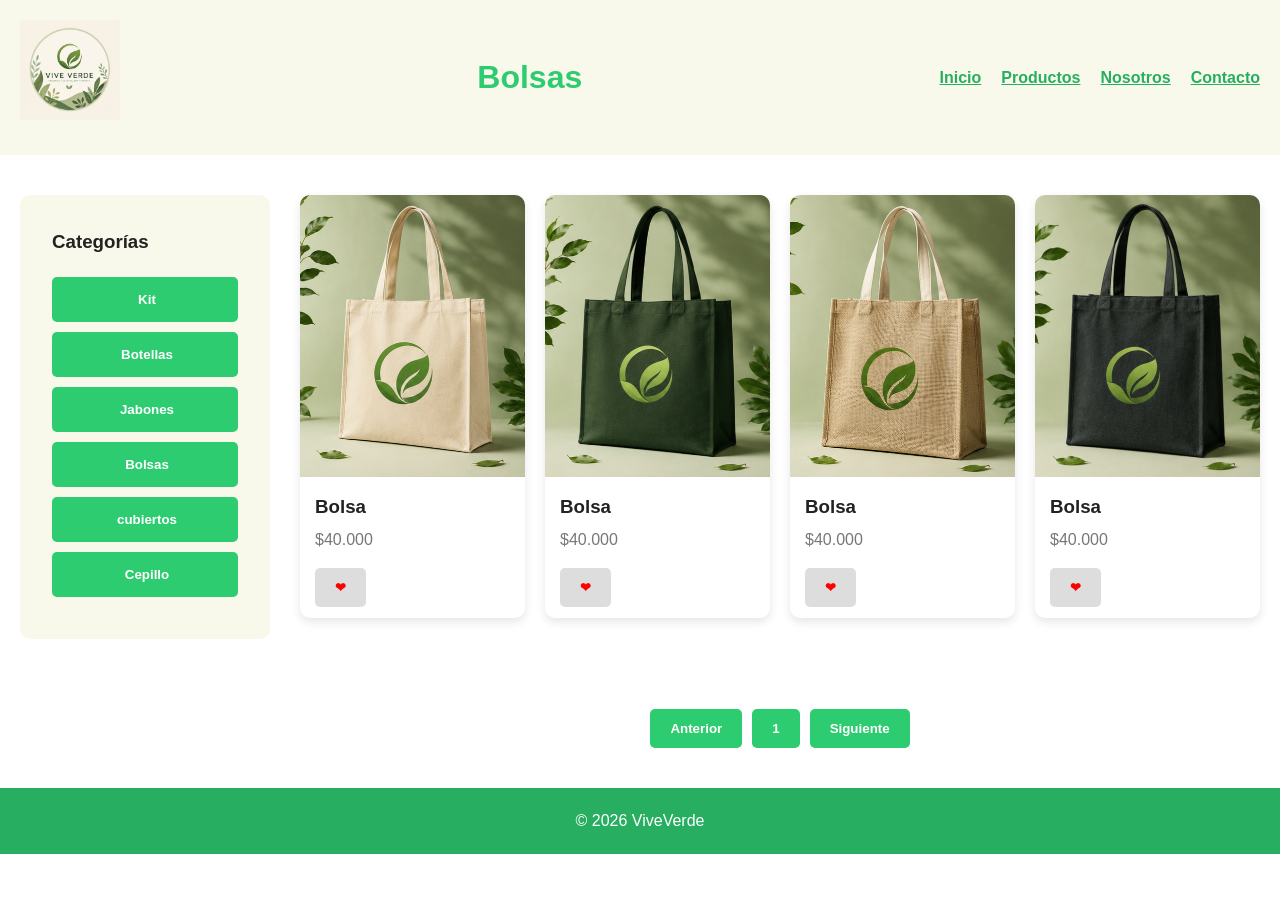
==== proyecto/bolsas.html @ 5780c0f5 "fix: ajustes finales" ====
<!DOCTYPE html>
<html lang="es">

<head>
    <meta charset="UTF-8">
    <meta name="viewport" content="width=device-width, initial-scale=1.0">
    <title>ViveVerde | Bolsas</title>

    <link rel="stylesheet" href="css/animations.css">
    <link rel="stylesheet" href="css/components.css">
    <link rel="stylesheet" href="css/layout.css">
    <link rel="stylesheet" href="css/main.css">

</head>

<body>

    <header class="header">

        <div class="logo">
            <img src="imagenas_para_el_proyecto/logo/logo3.png" alt="">
            
        </div>

        <div>
            <h1 class="a">Bolsas</h1>
        </div>

        <nav class="nav">
            <a href="../index.html">Inicio</a>
            <a href="productos.html">Productos</a>
            <a href="sobre-nosotros.html">Nosotros</a>
            <a href="contacto.html">Contacto</a>
        </nav>

    </header>

    <!-- CATÁLOGO -->

    <main class="contenedor-catalogo">

        <!-- SIDEBAR -->

        <aside class="sidebar">

            <h3>Categorías</h3>

            <ul>
                <a href="/kit.html"><button class="boton-catalogo">Kit</button></a>
                <a href="/botellas.html"><button class="boton-catalogo">Botellas</button></a>
                <a href="/jabones.html"><button class="boton-catalogo">Jabones</button></a>
                <a href="/bolsas.html"><button class="boton-catalogo">Bolsas</button></a>
                <a href="/cubiertos.html"><button class="boton-catalogo">cubiertos</button></a>
                <a href="/cepillos.html"><button class="boton-catalogo">Cepillo</button></a>
                
            </ul>

        </aside>

        <!-- PRODUCTOS -->

        <section class="catalogo">

            
            <div class="grid-catalogo">

                <article class="card-producto">
                    <img src="imagenas_para_el_proyecto/productos/bolsas-ecologicas/image (1).png">
                    <h3>Bolsa</h3>
                    <p>$40.000</p>
                    <button class="favorito">❤</button>
                </article>

                <article class="card-producto">
                    <img src="imagenas_para_el_proyecto/productos/bolsas-ecologicas/image (2).png">
                    <h3>Bolsa</h3>
                    <p>$40.000</p>
                    <button class="favorito">❤</button>
                </article>

                <article class="card-producto">
                    <img src="imagenas_para_el_proyecto/productos/bolsas-ecologicas/image (3).png">
                    <h3>Bolsa</h3>
                    <p>$40.000</p>
                    <button class="favorito">❤</button>
                </article>

                <article class="card-producto">
                    <img src="imagenas_para_el_proyecto/productos/bolsas-ecologicas/image (5).png">
                    <h3>Bolsa</h3>
                    <p>$40.000</p>
                    <button class="favorito">❤</button>
                </article>

                
                
            </div>

            
            </section>

            <!-- PRODUCTOS JUNTOS -->

        <section class="catalogo">

            <div class="grid-catalogo">

               
                </article>
            </div>

            </section>

            <!-- PAGINACIÓN -->

            <div class="paginacion">

                <button>Anterior</button>
                <button>1</button>
                
                <button>Siguiente</button>

            </div>

        </section>

    </main>

    <footer class="footer">

        <p>© 2026 ViveVerde</p>

    </footer>
</body>

</html>
---- proyecto/css/animations.css ----
/* TRANSICIONES */

.card-producto{

    transition:0.3s;

}

.card-producto:hover{

    transform:translateY(-10px);

}

/* BOTONES */

button,
.btn{

    transition:0.3s;

}

button:hover,
.btn:hover{

    background:var(--verde-oscuro);

}

/* LINKS */

.nav a{

    transition:0.3s;

}

.nav a:hover{

    color:black;

}

/* PRINCIPIOS */

.principio{

    transition:0.3s;

}

.principio:hover{

    transform:scale(1.05);

}

/* TESTIMONIOS */

.testimonio{

    transition:0.3s;

}

.testimonio:hover{

    transform:translateY(-10px);

}

/* REDES */

.redes-sociales a{

    transition:0.3s;

}

.redes-sociales a:hover{

    transform:scale(1.2);

}
---- proyecto/css/components.css ----
/* BOTONES */

.btn,
button{

    background:var(--verde);

    color:white;

    border:none;

    padding:12px 20px;

    border-radius:5px;

    cursor:pointer;

    font-weight:bold;

}

/* CARDS */

.card-producto{

    background:white;

    border-radius:10px;

    overflow:hidden;

    box-shadow:0 4px 10px rgba(0,0,0,0.1);

    padding-bottom:20px;

}

.card-producto img{

    height: 70%;
    object-fit:cover;

}

.card-producto h3{

    padding:15px 15px 5px;

}

.card-producto p{

    padding:0 15px 15px;

    color:var(--gris);

}

.card-producto button{

    margin-left:15px;

}
 
/* FAVORITOS */

.favorito{

    background:#ddd;
    color:rgb(255, 0, 0);

}

.favorito:active{

    background:rgb(248, 153, 153);
    color:rgb(224, 126, 126);

}

/* PRINCIPIOS */

.principio{

    text-align:center;

    background:var(--beige);

    padding:30px;

    border-radius:10px;

}

.principio img{

    width:80px;
    margin:auto auto 20px;

}

/* TESTIMONIOS */

.testimonio{

    min-width:300px;

    background:white;

    border-radius:10px;

    padding:20px;

    box-shadow:0 4px 10px rgba(0,0,0,0.1);

    text-align:center;

}

.testimonio img{

    width:80px;
    height:80px;

    border-radius:50%;

    object-fit:cover;

    margin:auto auto 20px;

}

/* FORMULARIO */

.formulario input,
.formulario textarea{

    width:100%;

    padding:15px;

    border:2px solid #ccc;

    border-radius:5px;

    outline:none;

}

/* VALIDACIÓN */

.formulario input:valid,
.formulario textarea:valid{

    border:2px solid green;

}

.formulario input:invalid,
.formulario textarea:invalid{

    border:2px solid red;

}

.formulario textarea{

    min-height:150px;
    resize:none;

}

/* REDES */

.redes-sociales a{

    background:var(--verde);

    color:white;

    padding:10px 20px;

    border-radius:5px;

}
---- proyecto/css/layout.css ----
/* HEADER */

.header{

    display:flex;
    justify-content:space-between;
    align-items:center;
    
    padding:20px;

    background:var(--beige);

    flex-wrap:wrap;

}



.logo{

    font-size:10rem;
    font-weight:bold;
    color:var(--verde-oscuro);
    width: 100PX;
    height: 100px;
    border-radius: 10px;
    margin-bottom: 15px;
}



.nav{

    display:flex;
    gap:20px;

}

.nav a{

    color:var(--verde-oscuro);
    font-weight:bold;

}

.acciones{

    display:flex;
    gap:15px;

}

/* HERO */

.hero{

    height:90vh;

    background-image: url(/imagenas_para_el_proyecto/fondo/fondo3.png);

    background-size:cover;
    background-position:center;

    display:flex;
    justify-content:center;
    align-items:center;

    text-align:center;

    color:white;

    padding:20px;

}

.hero-catalogo{

    height:90vh;

    background-image: url(/imagenas_para_el_proyecto/fondo/fondo\ 1.png);

    background-size:cover;
    background-position:center;

    display:flex;
    justify-content:center;
    align-items:center;

    text-align:center;

    color:white;

    padding:20px;

}
.hero-contenido{

    background:rgba(0,0,0,0.4);
    padding:40px;
    border-radius:10px;

}

.hero h1{

    font-size:3rem;
    margin-bottom:20px;

}

.hero p{

    margin-bottom:20px;

}

.imagen-fondo{
    
    width: 900px;
    height: 1000px;
}



/* PRODUCTOS */

.productos-destacados{

    padding:60px 20px;

}

.productos-destacados h2{

    text-align:center;
    margin-bottom:40px;

}

.grid-productos{

    display:grid;

    grid-template-columns:repeat(auto-fit,minmax(250px,1fr));

    gap:30px;

}

/* FOOTER */

.footer{

    background:var(--verde-oscuro);
    color:white;

    text-align:center;

    padding:20px;

}

/* CATÁLOGO */

.contenedor-catalogo{

    display:grid;
    grid-template-columns:250px 1fr;

    gap:30px;

    padding:40px 20px;

    background-image: url(/imagenas_para_el_proyecto/fondo/fondo\ 1.png);

    background-size:cover;
    background-position:center;

}

.sidebar{

    background:var(--beige);
    padding:2rem;
    border-radius:10px;
    
    position:sticky;

    height:max-content;

}

.sidebar h3{

    margin-bottom:20px;
    
}

.sidebar ul a{
    display: flex;
    flex-direction: column;
    margin-bottom:10px;
    text-decoration: none;
}

.boton-catalogo{
    padding: 15px;
    padding-left: 19px;
    
}

.catalogo{

    width:100%;


}



.grid-catalogo{

    display:grid;

    grid-template-columns:repeat(4,1fr);

    gap:20px;


}

/* PAGINACIÓN */

.paginacion{

    display:flex;
    justify-content:center;
    gap:10px;

    margin-top:40px;

}

/* HISTORIA */

.historia{

    display:flex;
    align-items:center;
    gap:40px;

    padding:60px 20px;

}

.historia img{

    width:50%;
    border-radius:10px;

}

/* PRINCIPIOS */

.principios{

    display:grid;

    grid-template-columns:repeat(auto-fit,minmax(250px,1fr));

    gap:30px;

    padding:60px 20px;

}

/* TESTIMONIOS */

.testimonios{

    display:flex;

    gap:20px;

    overflow-x:auto;

    padding:40px 20px;

}

/* CONTACTO */

.contacto{

    padding:60px 20px;
    background-image: url(/imagenas_para_el_proyecto/fondo/fondo\ 1.png);

    background-size:cover;
    

}

.contacto h2{

    text-align:center;
    margin-bottom:30px;

}

.formulario{

    max-width:600px;
    margin:auto;

    display:flex;
    flex-direction:column;

    gap:20px;

}

/* MAPA */

.mapa{

    
    display: flex;
    align-items: center;
    justify-content: center;
    padding: 50px;
    

}
.mapa img{
    width: 300px;
    height: 150px;
    
}

/* REDES */

.redes-sociales{

    display:flex;
    justify-content:center;
    gap:20px;

    padding:40px;
    padding-left: 50%;
    
    width: 10%;
    text-align: center;
    
}

/* RESPONSIVE */

@media(max-width:992px){

    .grid-catalogo{

        grid-template-columns:repeat(2,1fr);

    }

}

@media(max-width:768px){

    .header{

        flex-direction:column;
        gap:20px;

    }

    .historia{

        flex-direction:column;

    }

    .historia img{

        width:100%;

    }

    .contenedor-catalogo{

        grid-template-columns:1fr;

    }

}

@media(max-width:480px){

    .nav{

        flex-direction:column;
        text-align:center;

    }

    .hero h1{

        font-size:2rem;

    }

    .grid-catalogo{

        grid-template-columns:1fr;

    }

}
---- proyecto/css/main.css ----
/* RESET */

*{
  margin:0;
  padding:0;
  box-sizing:border-box;
}

/* VARIABLES */

:root{

  --verde:#2ecc71;
  --verde-oscuro:#27ae60;
  --beige:#f5f5dc91;
  --blanco:#ffffff;
  --negro:#222222;
  --gris:#777777;

}

/* TIPOGRAFÍA */

body{

  font-family:Arial, Helvetica, sans-serif;
  background:var(--blanco);
  color:var(--negro);
  line-height:1.6;


}

img{

  width:100%;
  display:block;
  

}

.a{

  text-decoration:none;
  color: var(--verde);

}

ul{

  list-style:none;
  

}
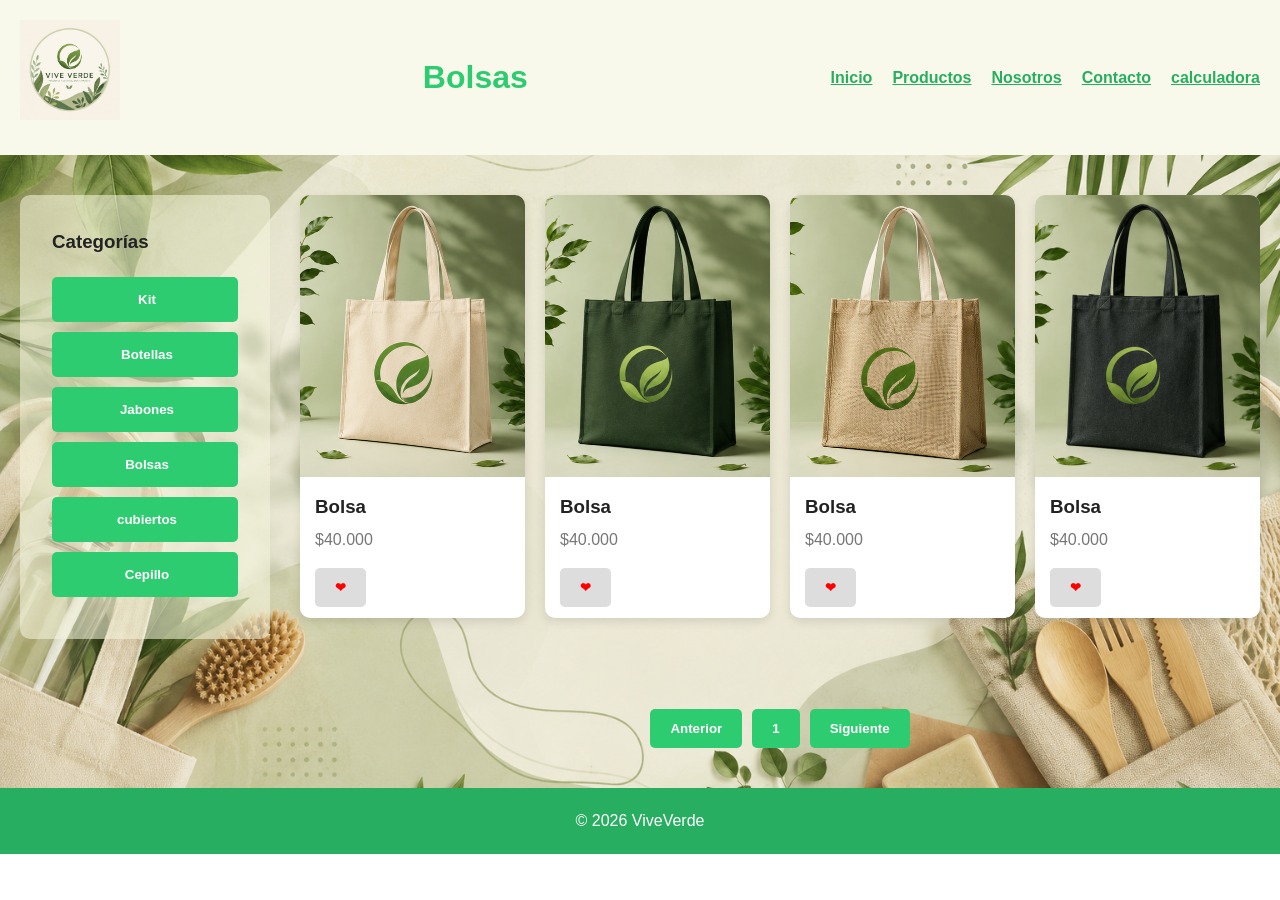
==== commit 3c395190: "examen" ====
--- a/proyecto/bolsas.html
+++ b/proyecto/bolsas.html
@@ -27,10 +27,11 @@
         </div>
 
         <nav class="nav">
-            <a href="../index.html">Inicio</a>
+            <a href="index.html">Inicio</a>
             <a href="productos.html">Productos</a>
             <a href="sobre-nosotros.html">Nosotros</a>
             <a href="contacto.html">Contacto</a>
+            <a href="calculadora.html">calculadora</a>
         </nav>
 
     </header>
@@ -46,12 +47,12 @@
             <h3>Categorías</h3>
 
             <ul>
-                <a href="/kit.html"><button class="boton-catalogo">Kit</button></a>
-                <a href="/botellas.html"><button class="boton-catalogo">Botellas</button></a>
-                <a href="/jabones.html"><button class="boton-catalogo">Jabones</button></a>
-                <a href="/bolsas.html"><button class="boton-catalogo">Bolsas</button></a>
-                <a href="/cubiertos.html"><button class="boton-catalogo">cubiertos</button></a>
-                <a href="/cepillos.html"><button class="boton-catalogo">Cepillo</button></a>
+                <a href="/proyecto/kit.html"><button class="boton-catalogo">Kit</button></a>
+                <a href="/proyecto/botellas.html"><button class="boton-catalogo">Botellas</button></a>
+                <a href="/proyecto/jabones.html"><button class="boton-catalogo">Jabones</button></a>
+                <a href="/proyecto/bolsas.html"><button class="boton-catalogo">Bolsas</button></a>
+                <a href="/proyecto/cubiertos.html"><button class="boton-catalogo">cubiertos</button></a>
+                <a href="/proyecto/cepillos.html"><button class="boton-catalogo">Cepillo</button></a>
                 
             </ul>
 
--- a/proyecto/css/layout.css
+++ b/proyecto/css/layout.css
@@ -56,7 +56,7 @@
 
     height:90vh;
 
-    background-image: url(/imagenas_para_el_proyecto/fondo/fondo3.png);
+    background-image: url(/proyecto/imagenas_para_el_proyecto/fondo/fondo2.png);
 
     background-size:cover;
     background-position:center;
@@ -77,7 +77,7 @@
 
     height:90vh;
 
-    background-image: url(/imagenas_para_el_proyecto/fondo/fondo\ 1.png);
+    background-image: url(../imagenas_para_el_proyecto/fondo/fondo1.png);
 
     background-size:cover;
     background-position:center;
@@ -171,7 +171,7 @@
 
     padding:40px 20px;
 
-    background-image: url(/imagenas_para_el_proyecto/fondo/fondo\ 1.png);
+    background-image: url(../imagenas_para_el_proyecto/fondo/fondo1.png);
 
     background-size:cover;
     background-position:center;
@@ -293,7 +293,7 @@
 .contacto{
 
     padding:60px 20px;
-    background-image: url(/imagenas_para_el_proyecto/fondo/fondo\ 1.png);
+    background-image: url(../imagenas_para_el_proyecto/fondo/fondo1.png);
 
     background-size:cover;
     
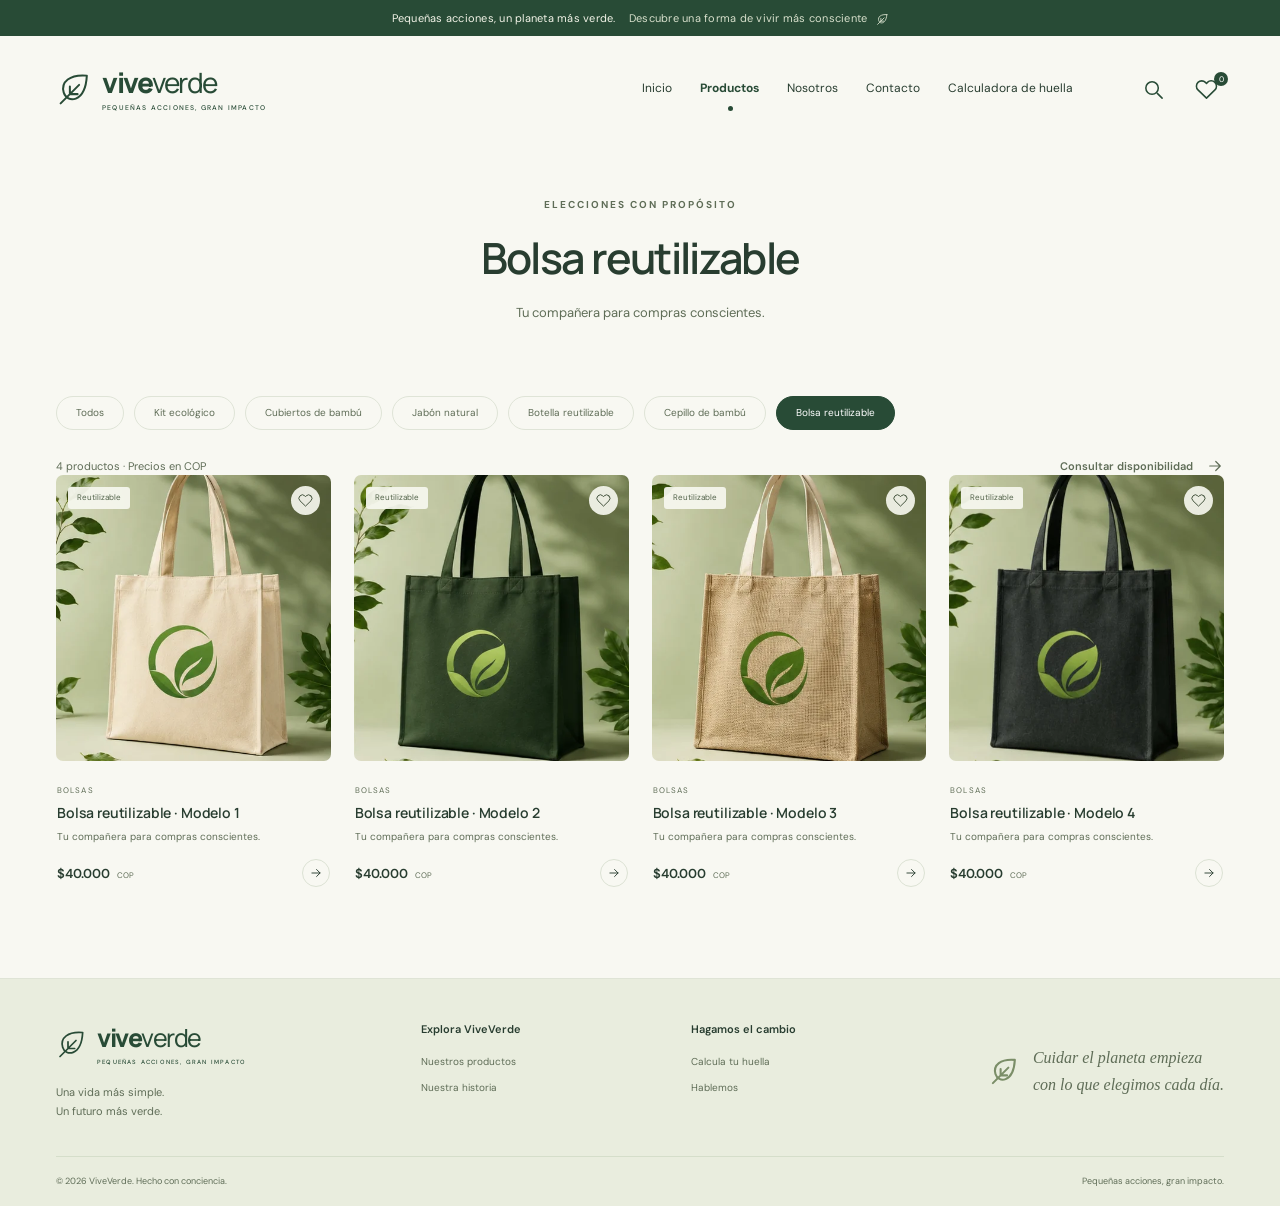
==== commit 25d8737b: "feat: rediseña ViveVerde con catálogo filtrable, favoritos, cálculo de emisiones e imágenes optimiza" ====
--- a/proyecto/bolsas.html
+++ b/proyecto/bolsas.html
@@ -1,137 +1,504 @@
-<!DOCTYPE html>
+<!doctype html>
 <html lang="es">
-
-<head>
-    <meta charset="UTF-8">
-    <meta name="viewport" content="width=device-width, initial-scale=1.0">
-    <title>ViveVerde | Bolsas</title>
-
-    <link rel="stylesheet" href="css/animations.css">
-    <link rel="stylesheet" href="css/components.css">
-    <link rel="stylesheet" href="css/layout.css">
-    <link rel="stylesheet" href="css/main.css">
-
-</head>
-
-<body>
-
-    <header class="header">
-
-        <div class="logo">
-            <img src="imagenas_para_el_proyecto/logo/logo3.png" alt="">
-            
-        </div>
-
+  <head>
+    <meta charset="UTF-8" />
+    <meta name="viewport" content="width=device-width, initial-scale=1.0" />
+    <meta
+      name="description"
+      content="ViveVerde: productos ecológicos y reutilizables para hacer de cada día una elección más consciente."
+    />
+    <meta name="theme-color" content="#284b36" />
+    <title>ViveVerde | Bolsa reutilizable</title>
+    <link rel="icon" href="assets/favicon.svg" type="image/svg+xml" />
+    <link rel="stylesheet" href="css/main.css" />
+    <script src="js/main.js" defer></script>
+  </head>
+  <body>
+    <a class="skip-link" href="#contenido">Saltar al contenido</a>
+    <div class="announcement" role="region" aria-label="Nuestro propósito">
+      Pequeñas acciones, un planeta más verde.
+      <span
+        >Descubre una forma de vivir más consciente
+        <svg
+          viewBox="0 0 24 24"
+          fill="none"
+          stroke="currentColor"
+          stroke-width="1.6"
+          stroke-linecap="round"
+          stroke-linejoin="round"
+          aria-hidden="true"
+        >
+          <path d="M20 3C9 2 3 7 5 14c2 7 14 7 15-11Z" />
+          <path d="M3 21 15 9M9 15v-5m0 5h5" /></svg
+      ></span>
+    </div>
+    <header class="header shell">
+      <a class="brand" href="index.html" aria-label="ViveVerde, inicio"
+        ><svg
+          viewBox="0 0 24 24"
+          fill="none"
+          stroke="currentColor"
+          stroke-width="1.6"
+          stroke-linecap="round"
+          stroke-linejoin="round"
+          aria-hidden="true"
+        >
+          <path d="M20 3C9 2 3 7 5 14c2 7 14 7 15-11Z" />
+          <path d="M3 21 15 9M9 15v-5m0 5h5" /></svg
+        ><span
+          >vive<span class="brand-light">verde</span
+          ><small>PEQUEÑAS ACCIONES, GRAN IMPACTO</small></span
+        ></a
+      >
+      <nav class="nav" id="navigation" aria-label="Navegación principal">
+        <a href="index.html">Inicio</a
+        ><a href="productos.html" aria-current="page">Productos</a
+        ><a href="sobre-nosotros.html">Nosotros</a
+        ><a href="contacto.html">Contacto</a
+        ><a href="calculadora.html">Calculadora de huella</a>
+      </nav>
+      <div class="header-actions">
+        <button
+          class="icon-button"
+          id="search-open"
+          aria-label="Buscar productos"
+        >
+          <svg
+            viewBox="0 0 24 24"
+            fill="none"
+            stroke="currentColor"
+            stroke-width="1.6"
+            stroke-linecap="round"
+            stroke-linejoin="round"
+            aria-hidden="true"
+          >
+            <circle cx="10.5" cy="10.5" r="6.5" />
+            <path d="m16 16 5 5" />
+          </svg></button
+        ><a
+          class="icon-button saved-link"
+          href="productos.html?favoritos=1"
+          aria-label="Ver favoritos"
+          ><svg
+            viewBox="0 0 24 24"
+            fill="none"
+            stroke="currentColor"
+            stroke-width="1.6"
+            stroke-linecap="round"
+            stroke-linejoin="round"
+            aria-hidden="true"
+          >
+            <path
+              d="M20.8 4.6a5.5 5.5 0 0 0-7.8 0L12 5.7l-1.1-1.1a5.5 5.5 0 0 0-7.8 7.8L12 21l8.8-8.6a5.5 5.5 0 0 0 0-7.8Z"
+            /></svg
+          ><span id="favorite-count">0</span></a
+        ><button
+          class="icon-button menu-button"
+          aria-label="Abrir menú"
+          aria-expanded="false"
+          aria-controls="navigation"
+        >
+          <svg
+            viewBox="0 0 24 24"
+            fill="none"
+            stroke="currentColor"
+            stroke-width="1.6"
+            stroke-linecap="round"
+            stroke-linejoin="round"
+            aria-hidden="true"
+          >
+            <path d="M4 6h16M4 12h16M4 18h16" />
+          </svg>
+        </button>
+      </div>
+    </header>
+    <main id="contenido">
+      <div class="page-intro shell">
+        <span class="eyebrow">ELECCIONES CON PROPÓSITO</span>
+        <h1>Bolsa reutilizable</h1>
+        <p>Tu compañera para compras conscientes.</p>
+      </div>
+      <section class="shell catalog-section">
+        <nav class="category-tabs" aria-label="Categorías">
+          <a href="productos.html" class="category-tab">Todos</a
+          ><a class="category-tab" href="kit.html">Kit ecológico</a
+          ><a class="category-tab" href="cubiertos.html">Cubiertos de bambú</a
+          ><a class="category-tab" href="jabones.html">Jabón natural</a
+          ><a class="category-tab" href="botellas.html">Botella reutilizable</a
+          ><a class="category-tab" href="cepillos.html">Cepillo de bambú</a
+          ><a class="category-tab" href="bolsas.html" aria-current="page"
+            >Bolsa reutilizable</a
+          >
+        </nav>
+        <div class="catalog-toolbar">
+          <p>4 productos · Precios en COP</p>
+          <a class="text-link" href="contacto.html"
+            >Consultar disponibilidad
+            <svg
+              viewBox="0 0 24 24"
+              fill="none"
+              stroke="currentColor"
+              stroke-width="1.6"
+              stroke-linecap="round"
+              stroke-linejoin="round"
+              aria-hidden="true"
+            >
+              <path d="M5 12h14m-6-6 6 6-6 6" /></svg
+          ></a>
+        </div>
+        <div class="product-grid">
+          <article
+            class="product-card"
+            data-category="Bolsas"
+            data-search="bolsa reutilizable · modelo 1 bolsas tu compañera para compras conscientes."
+            data-product-id="bolsas-0"
+          >
+            <div class="product-photo">
+              <a
+                href="bolsas.html"
+                aria-label="Explorar Bolsa reutilizable · Modelo 1"
+                ><img
+                  src="assets/productos/bolsas-ecologicas/image (1).webp"
+                  alt="Bolsa reutilizable · Modelo 1"
+                  loading="lazy"
+                  width="600"
+                  height="600" /></a
+              ><span class="product-badge">Reutilizable</span
+              ><button
+                class="favorite-button"
+                data-favorite="bolsas-0"
+                aria-label="Guardar Bolsa reutilizable · Modelo 1 en favoritos"
+                aria-pressed="false"
+              >
+                <svg
+                  viewBox="0 0 24 24"
+                  fill="none"
+                  stroke="currentColor"
+                  stroke-width="1.6"
+                  stroke-linecap="round"
+                  stroke-linejoin="round"
+                  aria-hidden="true"
+                >
+                  <path
+                    d="M20.8 4.6a5.5 5.5 0 0 0-7.8 0L12 5.7l-1.1-1.1a5.5 5.5 0 0 0-7.8 7.8L12 21l8.8-8.6a5.5 5.5 0 0 0 0-7.8Z"
+                  />
+                </svg>
+              </button>
+            </div>
+            <div class="product-info">
+              <span class="product-category">Bolsas</span>
+              <h3><a href="bolsas.html">Bolsa reutilizable · Modelo 1</a></h3>
+              <p>Tu compañera para compras conscientes.</p>
+              <div class="product-bottom">
+                <span>$40.000 <small>COP</small></span
+                ><a
+                  href="bolsas.html"
+                  class="product-arrow"
+                  aria-label="Ver Bolsa reutilizable · Modelo 1"
+                  ><svg
+                    viewBox="0 0 24 24"
+                    fill="none"
+                    stroke="currentColor"
+                    stroke-width="1.6"
+                    stroke-linecap="round"
+                    stroke-linejoin="round"
+                    aria-hidden="true"
+                  >
+                    <path d="M5 12h14m-6-6 6 6-6 6" /></svg
+                ></a>
+              </div>
+            </div>
+          </article>
+          <article
+            class="product-card"
+            data-category="Bolsas"
+            data-search="bolsa reutilizable · modelo 2 bolsas tu compañera para compras conscientes."
+            data-product-id="bolsas-1"
+          >
+            <div class="product-photo">
+              <a
+                href="bolsas.html"
+                aria-label="Explorar Bolsa reutilizable · Modelo 2"
+                ><img
+                  src="assets/productos/bolsas-ecologicas/image (2).webp"
+                  alt="Bolsa reutilizable · Modelo 2"
+                  loading="lazy"
+                  width="600"
+                  height="600" /></a
+              ><span class="product-badge">Reutilizable</span
+              ><button
+                class="favorite-button"
+                data-favorite="bolsas-1"
+                aria-label="Guardar Bolsa reutilizable · Modelo 2 en favoritos"
+                aria-pressed="false"
+              >
+                <svg
+                  viewBox="0 0 24 24"
+                  fill="none"
+                  stroke="currentColor"
+                  stroke-width="1.6"
+                  stroke-linecap="round"
+                  stroke-linejoin="round"
+                  aria-hidden="true"
+                >
+                  <path
+                    d="M20.8 4.6a5.5 5.5 0 0 0-7.8 0L12 5.7l-1.1-1.1a5.5 5.5 0 0 0-7.8 7.8L12 21l8.8-8.6a5.5 5.5 0 0 0 0-7.8Z"
+                  />
+                </svg>
+              </button>
+            </div>
+            <div class="product-info">
+              <span class="product-category">Bolsas</span>
+              <h3><a href="bolsas.html">Bolsa reutilizable · Modelo 2</a></h3>
+              <p>Tu compañera para compras conscientes.</p>
+              <div class="product-bottom">
+                <span>$40.000 <small>COP</small></span
+                ><a
+                  href="bolsas.html"
+                  class="product-arrow"
+                  aria-label="Ver Bolsa reutilizable · Modelo 2"
+                  ><svg
+                    viewBox="0 0 24 24"
+                    fill="none"
+                    stroke="currentColor"
+                    stroke-width="1.6"
+                    stroke-linecap="round"
+                    stroke-linejoin="round"
+                    aria-hidden="true"
+                  >
+                    <path d="M5 12h14m-6-6 6 6-6 6" /></svg
+                ></a>
+              </div>
+            </div>
+          </article>
+          <article
+            class="product-card"
+            data-category="Bolsas"
+            data-search="bolsa reutilizable · modelo 3 bolsas tu compañera para compras conscientes."
+            data-product-id="bolsas-2"
+          >
+            <div class="product-photo">
+              <a
+                href="bolsas.html"
+                aria-label="Explorar Bolsa reutilizable · Modelo 3"
+                ><img
+                  src="assets/productos/bolsas-ecologicas/image (3).webp"
+                  alt="Bolsa reutilizable · Modelo 3"
+                  loading="lazy"
+                  width="600"
+                  height="600" /></a
+              ><span class="product-badge">Reutilizable</span
+              ><button
+                class="favorite-button"
+                data-favorite="bolsas-2"
+                aria-label="Guardar Bolsa reutilizable · Modelo 3 en favoritos"
+                aria-pressed="false"
+              >
+                <svg
+                  viewBox="0 0 24 24"
+                  fill="none"
+                  stroke="currentColor"
+                  stroke-width="1.6"
+                  stroke-linecap="round"
+                  stroke-linejoin="round"
+                  aria-hidden="true"
+                >
+                  <path
+                    d="M20.8 4.6a5.5 5.5 0 0 0-7.8 0L12 5.7l-1.1-1.1a5.5 5.5 0 0 0-7.8 7.8L12 21l8.8-8.6a5.5 5.5 0 0 0 0-7.8Z"
+                  />
+                </svg>
+              </button>
+            </div>
+            <div class="product-info">
+              <span class="product-category">Bolsas</span>
+              <h3><a href="bolsas.html">Bolsa reutilizable · Modelo 3</a></h3>
+              <p>Tu compañera para compras conscientes.</p>
+              <div class="product-bottom">
+                <span>$40.000 <small>COP</small></span
+                ><a
+                  href="bolsas.html"
+                  class="product-arrow"
+                  aria-label="Ver Bolsa reutilizable · Modelo 3"
+                  ><svg
+                    viewBox="0 0 24 24"
+                    fill="none"
+                    stroke="currentColor"
+                    stroke-width="1.6"
+                    stroke-linecap="round"
+                    stroke-linejoin="round"
+                    aria-hidden="true"
+                  >
+                    <path d="M5 12h14m-6-6 6 6-6 6" /></svg
+                ></a>
+              </div>
+            </div>
+          </article>
+          <article
+            class="product-card"
+            data-category="Bolsas"
+            data-search="bolsa reutilizable · modelo 4 bolsas tu compañera para compras conscientes."
+            data-product-id="bolsas-3"
+          >
+            <div class="product-photo">
+              <a
+                href="bolsas.html"
+                aria-label="Explorar Bolsa reutilizable · Modelo 4"
+                ><img
+                  src="assets/productos/bolsas-ecologicas/image (5).webp"
+                  alt="Bolsa reutilizable · Modelo 4"
+                  loading="lazy"
+                  width="600"
+                  height="600" /></a
+              ><span class="product-badge">Reutilizable</span
+              ><button
+                class="favorite-button"
+                data-favorite="bolsas-3"
+                aria-label="Guardar Bolsa reutilizable · Modelo 4 en favoritos"
+                aria-pressed="false"
+              >
+                <svg
+                  viewBox="0 0 24 24"
+                  fill="none"
+                  stroke="currentColor"
+                  stroke-width="1.6"
+                  stroke-linecap="round"
+                  stroke-linejoin="round"
+                  aria-hidden="true"
+                >
+                  <path
+                    d="M20.8 4.6a5.5 5.5 0 0 0-7.8 0L12 5.7l-1.1-1.1a5.5 5.5 0 0 0-7.8 7.8L12 21l8.8-8.6a5.5 5.5 0 0 0 0-7.8Z"
+                  />
+                </svg>
+              </button>
+            </div>
+            <div class="product-info">
+              <span class="product-category">Bolsas</span>
+              <h3><a href="bolsas.html">Bolsa reutilizable · Modelo 4</a></h3>
+              <p>Tu compañera para compras conscientes.</p>
+              <div class="product-bottom">
+                <span>$40.000 <small>COP</small></span
+                ><a
+                  href="bolsas.html"
+                  class="product-arrow"
+                  aria-label="Ver Bolsa reutilizable · Modelo 4"
+                  ><svg
+                    viewBox="0 0 24 24"
+                    fill="none"
+                    stroke="currentColor"
+                    stroke-width="1.6"
+                    stroke-linecap="round"
+                    stroke-linejoin="round"
+                    aria-hidden="true"
+                  >
+                    <path d="M5 12h14m-6-6 6 6-6 6" /></svg
+                ></a>
+              </div>
+            </div>
+          </article>
+        </div>
+      </section>
+    </main>
+    <footer class="footer">
+      <div class="shell footer-top">
         <div>
-            <h1 class="a">Bolsas</h1>
-        </div>
-
-        <nav class="nav">
-            <a href="index.html">Inicio</a>
-            <a href="productos.html">Productos</a>
-            <a href="sobre-nosotros.html">Nosotros</a>
-            <a href="contacto.html">Contacto</a>
-            <a href="calculadora.html">calculadora</a>
-        </nav>
-
-    </header>
-
-    <!-- CATÁLOGO -->
-
-    <main class="contenedor-catalogo">
-
-        <!-- SIDEBAR -->
-
-        <aside class="sidebar">
-
-            <h3>Categorías</h3>
-
-            <ul>
-                <a href="/proyecto/kit.html"><button class="boton-catalogo">Kit</button></a>
-                <a href="/proyecto/botellas.html"><button class="boton-catalogo">Botellas</button></a>
-                <a href="/proyecto/jabones.html"><button class="boton-catalogo">Jabones</button></a>
-                <a href="/proyecto/bolsas.html"><button class="boton-catalogo">Bolsas</button></a>
-                <a href="/proyecto/cubiertos.html"><button class="boton-catalogo">cubiertos</button></a>
-                <a href="/proyecto/cepillos.html"><button class="boton-catalogo">Cepillo</button></a>
-                
-            </ul>
-
-        </aside>
-
-        <!-- PRODUCTOS -->
-
-        <section class="catalogo">
-
-            
-            <div class="grid-catalogo">
-
-                <article class="card-producto">
-                    <img src="imagenas_para_el_proyecto/productos/bolsas-ecologicas/image (1).png">
-                    <h3>Bolsa</h3>
-                    <p>$40.000</p>
-                    <button class="favorito">❤</button>
-                </article>
-
-                <article class="card-producto">
-                    <img src="imagenas_para_el_proyecto/productos/bolsas-ecologicas/image (2).png">
-                    <h3>Bolsa</h3>
-                    <p>$40.000</p>
-                    <button class="favorito">❤</button>
-                </article>
-
-                <article class="card-producto">
-                    <img src="imagenas_para_el_proyecto/productos/bolsas-ecologicas/image (3).png">
-                    <h3>Bolsa</h3>
-                    <p>$40.000</p>
-                    <button class="favorito">❤</button>
-                </article>
-
-                <article class="card-producto">
-                    <img src="imagenas_para_el_proyecto/productos/bolsas-ecologicas/image (5).png">
-                    <h3>Bolsa</h3>
-                    <p>$40.000</p>
-                    <button class="favorito">❤</button>
-                </article>
-
-                
-                
-            </div>
-
-            
-            </section>
-
-            <!-- PRODUCTOS JUNTOS -->
-
-        <section class="catalogo">
-
-            <div class="grid-catalogo">
-
-               
-                </article>
-            </div>
-
-            </section>
-
-            <!-- PAGINACIÓN -->
-
-            <div class="paginacion">
-
-                <button>Anterior</button>
-                <button>1</button>
-                
-                <button>Siguiente</button>
-
-            </div>
-
-        </section>
-
-    </main>
-
-    <footer class="footer">
-
-        <p>© 2026 ViveVerde</p>
-
+          <a class="brand" href="index.html" aria-label="ViveVerde, inicio"
+            ><svg
+              viewBox="0 0 24 24"
+              fill="none"
+              stroke="currentColor"
+              stroke-width="1.6"
+              stroke-linecap="round"
+              stroke-linejoin="round"
+              aria-hidden="true"
+            >
+              <path d="M20 3C9 2 3 7 5 14c2 7 14 7 15-11Z" />
+              <path d="M3 21 15 9M9 15v-5m0 5h5" /></svg
+            ><span
+              >vive<span class="brand-light">verde</span
+              ><small>PEQUEÑAS ACCIONES, GRAN IMPACTO</small></span
+            ></a
+          >
+          <p>Una vida más simple.<br />Un futuro más verde.</p>
+        </div>
+        <div>
+          <h3>Explora ViveVerde</h3>
+          <a href="productos.html">Nuestros productos</a
+          ><a href="sobre-nosotros.html">Nuestra historia</a>
+        </div>
+        <div>
+          <h3>Hagamos el cambio</h3>
+          <a href="calculadora.html">Calcula tu huella</a
+          ><a href="contacto.html">Hablemos</a>
+        </div>
+        <div class="footer-note">
+          <svg
+            viewBox="0 0 24 24"
+            fill="none"
+            stroke="currentColor"
+            stroke-width="1.6"
+            stroke-linecap="round"
+            stroke-linejoin="round"
+            aria-hidden="true"
+          >
+            <path d="M20 3C9 2 3 7 5 14c2 7 14 7 15-11Z" />
+            <path d="M3 21 15 9M9 15v-5m0 5h5" />
+          </svg>
+          <p>Cuidar el planeta empieza<br />con lo que elegimos cada día.</p>
+        </div>
+      </div>
+      <div class="shell footer-bottom">
+        <span>© 2026 ViveVerde. Hecho con conciencia.</span
+        ><span>Pequeñas acciones, gran impacto.</span>
+      </div>
     </footer>
-</body>
-
-</html>+    <dialog id="search-dialog" aria-labelledby="search-title">
+      <div class="dialog-heading">
+        <h2 id="search-title">Encuentra tu próximo cambio</h2>
+        <button
+          class="icon-button"
+          id="search-close"
+          aria-label="Cerrar búsqueda"
+        >
+          <svg
+            viewBox="0 0 24 24"
+            fill="none"
+            stroke="currentColor"
+            stroke-width="1.6"
+            stroke-linecap="round"
+            stroke-linejoin="round"
+            aria-hidden="true"
+          >
+            <path d="m6 6 12 12M6 18 18 6" />
+          </svg>
+        </button>
+      </div>
+      <form action="productos.html" class="search-form">
+        <label for="search-input">¿Qué estás buscando?</label>
+        <div>
+          <input
+            type="search"
+            id="search-input"
+            name="q"
+            placeholder="Prueba con bambú, jabón, botella…"
+            required
+          /><button class="btn" type="submit">
+            Buscar
+            <svg
+              viewBox="0 0 24 24"
+              fill="none"
+              stroke="currentColor"
+              stroke-width="1.6"
+              stroke-linecap="round"
+              stroke-linejoin="round"
+              aria-hidden="true"
+            >
+              <circle cx="10.5" cy="10.5" r="6.5" />
+              <path d="m16 16 5 5" />
+            </svg>
+          </button>
+        </div>
+      </form>
+    </dialog>
+    <div class="toast" role="status" aria-live="polite"></div>
+  </body>
+</html>
--- a/proyecto/css/main.css
+++ b/proyecto/css/main.css
@@ -1,55 +1,1811 @@
-/* RESET */
-
-*{
-  margin:0;
-  padding:0;
-  box-sizing:border-box;
-}
-
-/* VARIABLES */
-
-:root{
-
-  --verde:#2ecc71;
-  --verde-oscuro:#27ae60;
-  --beige:#f5f5dc91;
-  --blanco:#ffffff;
-  --negro:#222222;
-  --gris:#777777;
-
-}
-
-/* TIPOGRAFÍA */
-
-body{
-
-  font-family:Arial, Helvetica, sans-serif;
-  background:var(--blanco);
-  color:var(--negro);
-  line-height:1.6;
-
-
-}
-
-img{
-
-  width:100%;
-  display:block;
-  
-
-}
-
-.a{
-
-  text-decoration:none;
-  color: var(--verde);
-
-}
-
-ul{
-
-  list-style:none;
-  
-
-}
-
+@import url("https://fonts.googleapis.com/css2?family=DM+Sans:wght@400;450;500;550;600;650;700&family=Manrope:wght@400;500;600;650;700;750;800&display=swap");
+:root {
+  --forest: #284b36;
+  --deep: #203d2c;
+  --sage: #798a67;
+  --cream: #f8f8f2;
+  --ink: #283d30;
+  --muted: #5f6d57;
+  --line: #e2e6da;
+  --serif: Georgia, "Times New Roman", serif;
+  --sans: "DM Sans", Arial, sans-serif;
+}
+* {
+  box-sizing: border-box;
+}
+body {
+  margin: 0;
+  background: var(--cream);
+  color: var(--ink);
+  font-family: var(--sans);
+  font-size: 14px;
+  line-height: 1.65;
+}
+button,
+input,
+textarea,
+select {
+  font: inherit;
+}
+a {
+  color: inherit;
+  text-decoration: none;
+}
+button,
+a,
+input,
+select,
+textarea {
+  -webkit-tap-highlight-color: transparent;
+}
+button {
+  cursor: pointer;
+}
+button,
+a {
+  touch-action: manipulation;
+}
+button {
+  color: inherit;
+}
+img {
+  max-width: 100%;
+  display: block;
+}
+svg {
+  width: 23px;
+  height: 23px;
+  flex-shrink: 0;
+}
+h1,
+h2,
+h3,
+p {
+  margin: 0;
+}
+h1,
+h2,
+h3 {
+  font-family: "Manrope", var(--sans);
+  font-weight: 600;
+  line-height: 1.2;
+}
+em {
+  font-family: var(--serif);
+  font-weight: 400;
+}
+a,
+button {
+  transition:
+    background 0.2s,
+    color 0.2s,
+    transform 0.2s;
+}
+a:hover {
+  color: var(--sage);
+}
+button:focus-visible,
+a:focus-visible,
+input:focus-visible,
+select:focus-visible,
+textarea:focus-visible {
+  outline: 3px solid #81935e;
+  outline-offset: 5px;
+}
+button:disabled {
+  cursor: default;
+}
+.shell {
+  width: calc(100% - 112px);
+  max-width: 1328px;
+  margin-inline: auto;
+}
+.announcement {
+  background: var(--forest);
+  color: #f4f5e9;
+  text-align: center;
+  font-size: 11px;
+  padding: 9px 20px;
+  letter-spacing: 0.25px;
+}
+.announcement span {
+  margin-left: 10px;
+  color: #d8e0cc;
+}
+.announcement svg {
+  width: 13px;
+  height: 13px;
+  vertical-align: middle;
+  margin-left: 5px;
+}
+.header {
+  height: 106px;
+  display: flex;
+  align-items: center;
+  justify-content: space-between;
+  gap: 26px;
+}
+.brand {
+  display: flex;
+  align-items: center;
+  gap: 9px;
+  color: var(--forest);
+  flex-shrink: 0;
+}
+.brand > svg {
+  width: 37px;
+  height: 43px;
+  stroke-width: 1.3;
+}
+.brand > span {
+  font-family: "Manrope", var(--sans);
+  font-size: 28px;
+  font-weight: 800;
+  letter-spacing: -1.5px;
+  line-height: 1.1;
+}
+.brand-light {
+  font-weight: 450;
+}
+.brand small {
+  display: block;
+  font-family: var(--sans);
+  font-size: 6.8px;
+  letter-spacing: 1.2px;
+  margin-top: 7px;
+  font-weight: 500;
+}
+.nav {
+  display: flex;
+  gap: 28px;
+  margin-left: auto;
+  margin-right: 37px;
+  align-items: center;
+}
+.nav a {
+  font-size: 12px;
+  position: relative;
+  white-space: nowrap;
+}
+.nav a[aria-current] {
+  color: var(--forest);
+  font-weight: 700;
+}
+.nav a[aria-current]:after {
+  content: "";
+  position: absolute;
+  width: 5px;
+  height: 5px;
+  bottom: -12px;
+  left: calc(50% - 2px);
+  border-radius: 50%;
+  background: var(--forest);
+}
+.header-actions {
+  display: flex;
+  gap: 18px;
+  align-items: center;
+}
+.icon-button {
+  display: inline-flex;
+  align-items: center;
+  justify-content: center;
+  background: none;
+  border: 0;
+  padding: 6px;
+  color: var(--forest);
+}
+.icon-button:hover {
+  background: #e9edde;
+  border-radius: 50%;
+}
+.saved-link {
+  position: relative;
+}
+.saved-link span {
+  position: absolute;
+  right: -4px;
+  top: 0;
+  background: var(--forest);
+  color: white;
+  font-size: 8px;
+  border-radius: 50%;
+  min-width: 14px;
+  line-height: 14px;
+  text-align: center;
+}
+.menu-button {
+  display: none;
+}
+.hero {
+  display: grid;
+  grid-template-columns: 1fr 1fr;
+  min-height: 570px;
+  padding-bottom: 35px;
+  gap: 24px;
+}
+.hero-copy {
+  padding: 42px 0 30px;
+}
+.eyebrow {
+  font-size: 10px;
+  font-weight: 700;
+  letter-spacing: 2px;
+  display: flex;
+  align-items: center;
+  gap: 10px;
+  color: #5f6d57;
+}
+.tiny-line {
+  height: 1px;
+  width: 23px;
+  background: #7d8d6f;
+}
+.hero h1 {
+  font-size: clamp(48px, 4.45vw, 67px);
+  line-height: 1.08;
+  letter-spacing: -2.8px;
+  margin-top: 24px;
+  color: var(--forest);
+  font-weight: 550;
+}
+.hero h1 em {
+  font-size: 1.1em;
+  color: #7d8d63;
+  letter-spacing: -2px;
+  line-height: 1.12;
+}
+.hero-copy > p {
+  color: var(--muted);
+  font-size: 13px;
+  line-height: 1.9;
+  margin-top: 25px;
+}
+.hero-buttons {
+  display: flex;
+  align-items: center;
+  gap: 27px;
+  margin-top: 27px;
+}
+.btn {
+  border: 1px solid var(--forest);
+  background: var(--forest);
+  color: #fff;
+  min-height: 46px;
+  display: inline-flex;
+  align-items: center;
+  justify-content: center;
+  gap: 25px;
+  padding: 12px 23px;
+  border-radius: 5px;
+  font-size: 11px;
+  font-weight: 500;
+  white-space: nowrap;
+}
+.btn svg {
+  width: 17px;
+  height: 17px;
+}
+.btn:hover {
+  background: #385b43;
+  color: white;
+  transform: translateY(-2px);
+}
+.text-link {
+  display: inline-flex;
+  align-items: center;
+  gap: 13px;
+  font-size: 11px;
+  font-weight: 600;
+}
+.text-link svg {
+  width: 18px;
+  height: 18px;
+}
+.hero-footnote {
+  display: flex;
+  align-items: center;
+  gap: 8px;
+  margin-top: 35px;
+  font-size: 10px;
+  color: #5f6d57;
+}
+.hero-footnote svg {
+  width: 15px;
+  height: 15px;
+}
+.hero-image {
+  position: relative;
+  overflow: hidden;
+  border-radius: 8px 8px 80px 8px;
+  min-height: 540px;
+}
+.hero-image > img {
+  width: 100%;
+  height: 100%;
+  position: absolute;
+  object-fit: cover;
+  object-position: 50% 55%;
+}
+.image-label {
+  position: absolute;
+  bottom: 25px;
+  left: 25px;
+  display: flex;
+  gap: 12px;
+  align-items: center;
+  background: #f8f9f0ed;
+  padding: 13px 20px;
+  border: 1px solid #ffffffb0;
+  border-radius: 5px;
+  backdrop-filter: blur(8px);
+  font-size: 13px;
+  font-weight: 600;
+  box-shadow: 0 4px 20px #203d2c0a;
+}
+.image-label svg {
+  width: 28px;
+  height: 28px;
+}
+.image-label small {
+  display: block;
+  font-size: 9px;
+  font-weight: 400;
+  color: #6d7765;
+  margin-top: 3px;
+}
+.hero-stamp {
+  position: absolute;
+  right: 21px;
+  top: 23px;
+  background: #f3f2d9;
+  color: var(--forest);
+  width: 91px;
+  height: 91px;
+  border-radius: 50%;
+  display: flex;
+  flex-direction: column;
+  align-items: center;
+  justify-content: center;
+  font-size: 8px;
+  text-align: center;
+  line-height: 1.7;
+  letter-spacing: 1.5px;
+  transform: rotate(12deg);
+  box-shadow: 0 0 0 5px #f3f2d94d;
+}
+.hero-stamp b {
+  font-family: var(--serif);
+  font-style: italic;
+  font-size: 17px;
+  font-weight: 400;
+  letter-spacing: 0;
+}
+.values-strip {
+  border-block: 1px solid var(--line);
+  margin-top: 1px;
+}
+.values-inner {
+  display: grid;
+  grid-template-columns: repeat(4, 1fr);
+  padding-block: 24px;
+}
+.values-inner > div {
+  display: flex;
+  align-items: center;
+  justify-content: center;
+  gap: 12px;
+  border-right: 1px solid var(--line);
+  font-size: 11px;
+  color: #58674e;
+}
+.values-inner > div:first-child {
+  justify-content: flex-start;
+}
+.values-inner > div:last-child {
+  border: 0;
+  justify-content: flex-end;
+}
+.values-inner svg {
+  width: 23px;
+  height: 23px;
+  stroke-width: 1.3;
+}
+.featured {
+  padding-block: 62px 68px;
+}
+.section-heading {
+  display: flex;
+  justify-content: space-between;
+  align-items: flex-end;
+  gap: 25px;
+}
+.section-heading h2 {
+  font-size: 29px;
+  letter-spacing: -1px;
+  margin-top: 12px;
+}
+.section-heading > .text-link {
+  margin-bottom: 4px;
+  white-space: nowrap;
+}
+.category-tabs {
+  display: flex;
+  flex-wrap: wrap;
+  gap: 10px;
+  margin-top: 27px;
+  margin-bottom: 27px;
+}
+.category-tab {
+  padding: 8px 19px;
+  border: 1px solid #dfe4d7;
+  border-radius: 25px;
+  background: transparent;
+  color: #5f6d57;
+  font-size: 10px;
+  white-space: nowrap;
+  display: inline-block;
+}
+.category-tab[aria-pressed="true"],
+.category-tab[aria-current] {
+  background: var(--forest);
+  border-color: var(--forest);
+  color: #fff;
+}
+.category-tab:hover {
+  background: #e6ebdd;
+  color: var(--forest);
+}
+.product-grid {
+  display: grid;
+  grid-template-columns: repeat(4, minmax(0, 1fr));
+  gap: 23px;
+}
+.product-card {
+  min-width: 0;
+}
+.product-photo {
+  position: relative;
+  aspect-ratio: 1/1.04;
+  overflow: hidden;
+  border-radius: 7px;
+  background: #e2e8d8;
+}
+.product-photo > a {
+  display: block;
+  height: 100%;
+}
+.product-photo img {
+  width: 100%;
+  height: 100%;
+  object-fit: cover;
+  transition: transform 0.5s;
+}
+.product-card:hover .product-photo img {
+  transform: scale(1.035);
+}
+.product-badge {
+  position: absolute;
+  left: 12px;
+  top: 12px;
+  font-size: 8px;
+  background: #f7f8efec;
+  padding: 4px 9px;
+  border-radius: 3px;
+  color: #52634a;
+  pointer-events: none;
+}
+.favorite-button {
+  position: absolute;
+  right: 11px;
+  top: 11px;
+  display: flex;
+  align-items: center;
+  justify-content: center;
+  border: 0;
+  border-radius: 50%;
+  background: #f8f9f0e8;
+  width: 29px;
+  height: 29px;
+  color: #45543e;
+}
+.favorite-button svg {
+  width: 15px;
+  height: 15px;
+}
+.favorite-button[aria-pressed="true"] svg {
+  fill: var(--forest);
+  stroke: var(--forest);
+}
+.favorite-button:hover {
+  background: white;
+  transform: scale(1.08);
+}
+.product-info {
+  padding: 16px 1px;
+}
+.product-category {
+  font-size: 8px;
+  letter-spacing: 1.1px;
+  text-transform: uppercase;
+  color: #5f6d57;
+}
+.product-info h3 {
+  font-size: 14px;
+  letter-spacing: -0.15px;
+  margin-top: 5px;
+}
+.product-info > p {
+  font-size: 10px;
+  color: #5f6d57;
+  margin-top: 7px;
+}
+.product-bottom {
+  display: flex;
+  justify-content: space-between;
+  align-items: center;
+  margin-top: 14px;
+  font-size: 13px;
+  font-weight: 600;
+}
+.product-bottom small {
+  font-size: 8px;
+  font-weight: 400;
+  color: #5f6d57;
+  margin-left: 4px;
+}
+.product-arrow {
+  border: 1px solid #dce2d4;
+  display: grid;
+  place-items: center;
+  border-radius: 50%;
+  width: 28px;
+  height: 28px;
+}
+.product-arrow svg {
+  width: 14px;
+  height: 14px;
+}
+.product-arrow:hover {
+  background: var(--forest);
+  color: #fff;
+}
+.home-grid .product-card:nth-child(n + 5) {
+  display: none;
+}
+.home-grid.is-filtered .product-card:nth-child(n + 5) {
+  display: block;
+}
+.product-card[hidden],
+.home-grid .product-card[hidden],
+[hidden] {
+  display: none !important;
+}
+.impact-section {
+  display: grid;
+  grid-template-columns: 1fr 1.1fr;
+  background: #e9eddf;
+  border-radius: 8px;
+  overflow: hidden;
+  min-height: 355px;
+}
+.impact-art {
+  position: relative;
+  overflow: hidden;
+}
+.impact-art img {
+  width: 100%;
+  height: 355px;
+  object-fit: cover;
+  object-position: 50% 54%;
+}
+.small-note {
+  position: absolute;
+  right: 20px;
+  bottom: 20px;
+  font-family: var(--serif);
+  font-style: italic;
+  font-size: 20px;
+  line-height: 1.35;
+  background: #f7f6e7ed;
+  padding: 13px 20px;
+  transform: rotate(-5deg);
+  border-radius: 3px;
+}
+.impact-copy {
+  padding: 58px 54px;
+  align-self: center;
+}
+.impact-copy h2 {
+  font-size: 31px;
+  letter-spacing: -1px;
+  margin-top: 16px;
+  line-height: 1.3;
+}
+.impact-copy h2 em {
+  color: #6e815a;
+  font-size: 1.15em;
+}
+.impact-copy p {
+  font-size: 12px;
+  line-height: 1.9;
+  color: #5f6d57;
+  margin-block: 20px;
+}
+.footprint {
+  display: flex;
+  align-items: center;
+  gap: 23px;
+  padding-block: 62px;
+}
+.footprint-icon {
+  border-radius: 50%;
+  background: #e8eddf;
+  width: 65px;
+  height: 65px;
+  display: grid;
+  place-items: center;
+  flex-shrink: 0;
+}
+.footprint-icon svg {
+  width: 32px;
+  height: 32px;
+  stroke-width: 1.3;
+}
+.footprint .eyebrow {
+  font-size: 8px;
+}
+.footprint h2 {
+  font-size: 23px;
+  letter-spacing: -0.6px;
+  margin-top: 7px;
+}
+.footprint p {
+  font-size: 11px;
+  color: #5f6d57;
+  margin-top: 8px;
+}
+.footprint > .btn {
+  margin-left: auto;
+}
+.footer {
+  background: #e9edde;
+  border-top: 1px solid #dfe4d6;
+}
+.footer-top {
+  display: grid;
+  grid-template-columns: 1.4fr 1fr 1fr 1.1fr;
+  gap: 30px;
+  padding-block: 44px 36px;
+}
+.footer .brand > span {
+  font-size: 25px;
+}
+.footer .brand > svg {
+  width: 32px;
+}
+.footer .brand small {
+  font-size: 6px;
+}
+.footer p {
+  font-size: 11px;
+  color: #5f6d57;
+  margin-top: 17px;
+}
+.footer h3 {
+  font-family: var(--sans);
+  font-size: 11px;
+  margin-bottom: 17px;
+}
+.footer-top > div > a:not(.brand) {
+  display: block;
+  font-size: 10px;
+  margin-bottom: 10px;
+  color: #5f6d57;
+}
+.footer-note {
+  display: flex;
+  gap: 13px;
+  align-items: center;
+  justify-content: flex-end;
+}
+.footer-note > svg {
+  width: 31px;
+  height: 31px;
+  color: #7b8e68;
+}
+.footer-note p {
+  margin: 0;
+  font-family: var(--serif);
+  font-style: italic;
+  font-size: 16px;
+}
+.footer-bottom {
+  display: flex;
+  justify-content: space-between;
+  border-top: 1px solid #d5deca;
+  padding-block: 17px;
+  font-size: 9px;
+  color: #5f6d57;
+}
+.page-intro {
+  text-align: center;
+  padding-block: 55px 45px;
+}
+.page-intro .eyebrow {
+  justify-content: center;
+}
+.page-intro h1 {
+  font-size: 43px;
+  letter-spacing: -1.7px;
+  margin-top: 18px;
+}
+.page-intro p {
+  max-width: 610px;
+  margin: 19px auto 0;
+  color: var(--muted);
+  font-size: 13px;
+}
+.catalog-section {
+  padding-bottom: 75px;
+  min-height: 480px;
+}
+.catalog-toolbar {
+  display: flex;
+  justify-content: space-between;
+  align-items: center;
+  gap: 20px;
+  font-size: 11px;
+  color: var(--muted);
+}
+.catalog-toolbar + .category-tabs {
+  margin-top: 24px;
+}
+.sort-label {
+  display: flex;
+  align-items: center;
+  gap: 10px;
+}
+.sort-label select {
+  border: 1px solid var(--line);
+  background: transparent;
+  border-radius: 4px;
+  font-size: 11px;
+  color: var(--forest);
+  padding: 8px;
+}
+.catalog-note {
+  margin-top: 36px;
+  font-size: 12px;
+  color: var(--muted);
+}
+.catalog-note a,
+.empty-state a {
+  text-decoration: underline;
+}
+.empty-state {
+  padding: 50px 0;
+  text-align: center;
+  color: var(--muted);
+}
+.story {
+  display: grid;
+  grid-template-columns: 1fr 1fr;
+  gap: 70px;
+  align-items: center;
+  padding-block: 15px 55px;
+}
+.story > img {
+  border-radius: 7px;
+  width: 100%;
+}
+.story h2 {
+  font-size: 40px;
+  letter-spacing: -1.3px;
+  margin: 18px 0 25px;
+}
+.story p {
+  font-size: 13px;
+  color: var(--muted);
+  margin-top: 18px;
+}
+.principles {
+  display: grid;
+  grid-template-columns: repeat(3, 1fr);
+  gap: 25px;
+  padding-block: 15px 55px;
+}
+.principles article {
+  background: #edf0e5;
+  padding: 32px;
+  border-radius: 6px;
+}
+.principles svg {
+  width: 32px;
+  height: 32px;
+  color: #788967;
+}
+.principles h3 {
+  font-size: 18px;
+  margin: 17px 0 12px;
+}
+.principles p {
+  font-size: 12px;
+  color: var(--muted);
+}
+.story-cta {
+  text-align: center;
+  padding: 30px 0 65px;
+}
+.story-cta h2 {
+  font-size: 29px;
+  margin-bottom: 25px;
+}
+.contact-layout,
+.calculator-layout {
+  display: grid;
+  grid-template-columns: 1fr 1.1fr;
+  gap: 85px;
+  padding-block: 10px 80px;
+  align-items: start;
+}
+.contact-layout h2,
+.calculator-layout h2 {
+  font-size: 35px;
+  letter-spacing: -1px;
+  margin-top: 20px;
+  line-height: 1.3;
+}
+.contact-layout > div > p,
+.calculator-aside > p {
+  font-size: 13px;
+  color: var(--muted);
+  margin-top: 23px;
+  max-width: 350px;
+}
+.contact-note {
+  border-top: 1px solid var(--line);
+  margin-top: 35px;
+  padding-top: 25px;
+  display: flex;
+  gap: 16px;
+  max-width: 360px;
+}
+.contact-note p {
+  font-size: 11px;
+  color: var(--muted);
+}
+.form-panel {
+  padding: 33px;
+  background: #fff;
+  border: 1px solid var(--line);
+  border-radius: 8px;
+  display: grid;
+  gap: 23px;
+}
+.form-panel label,
+.search-form label {
+  display: grid;
+  gap: 9px;
+  font-size: 12px;
+  font-weight: 500;
+}
+.form-panel input:not([type="radio"]):not([type="range"]),
+.form-panel textarea,
+.form-panel select,
+.search-form input {
+  border: 1px solid #dce2d3;
+  background: #fcfcf8;
+  border-radius: 4px;
+  padding: 11px 13px;
+  color: var(--ink);
+  width: 100%;
+  font-weight: 400;
+  min-width: 0;
+}
+.form-panel textarea {
+  resize: vertical;
+}
+.form-panel .btn {
+  justify-self: start;
+}
+.form-note {
+  font-size: 10px;
+  line-height: 1.8;
+  color: var(--muted);
+}
+.calculator-aside > svg {
+  width: 53px;
+  height: 53px;
+  color: #81946c;
+}
+.calculator-aside > p.form-note {
+  font-size: 11px;
+  border-top: 1px solid var(--line);
+  padding-top: 25px;
+  margin-top: 30px;
+}
+fieldset {
+  border: 0;
+  padding: 0;
+  margin: 0;
+  min-width: 0;
+}
+legend {
+  font-size: 18px;
+  font-family: "Manrope", var(--sans);
+  font-weight: 600;
+  margin-bottom: 22px;
+}
+legend span {
+  font-size: 11px;
+  color: #5f6d57;
+  display: inline-block;
+  margin-right: 14px;
+}
+fieldset > p {
+  font-size: 12px;
+}
+.range-value {
+  display: flex;
+  gap: 10px;
+  align-items: baseline;
+  margin-top: 15px;
+}
+.range-value output {
+  font-size: 32px;
+  color: var(--forest);
+}
+.range-value > span {
+  font-size: 11px;
+  color: var(--muted);
+}
+input[type="range"] {
+  width: 100%;
+  accent-color: var(--forest);
+  margin-block: 15px 0;
+}
+.range-labels {
+  display: flex;
+  justify-content: space-between;
+  font-size: 10px;
+  color: var(--muted);
+}
+.transport-options {
+  display: flex;
+  gap: 8px;
+  margin-block: 15px 23px;
+}
+.transport-options label {
+  flex: 1;
+  position: relative;
+  cursor: pointer;
+}
+.transport-options input {
+  position: absolute;
+  opacity: 0;
+  width: 1px;
+  height: 1px;
+}
+.transport-options span {
+  padding: 12px 5px;
+  border: 1px solid var(--line);
+  border-radius: 4px;
+  text-align: center;
+  font-size: 10px;
+}
+.transport-options input:checked + span {
+  border-color: var(--forest);
+  background: #e8efdf;
+  color: var(--forest);
+}
+.transport-options input:focus-visible + span {
+  outline: 3px solid #81935e;
+  outline-offset: 3px;
+}
+.result-panel {
+  max-width: 760px;
+  margin-bottom: 70px;
+  background: white;
+  border: 1px solid var(--line);
+  border-radius: 10px;
+  padding: 40px;
+  text-align: center;
+}
+.result-leaf {
+  display: grid;
+  place-items: center;
+  width: 65px;
+  height: 65px;
+  background: #edf2e5;
+  border-radius: 50%;
+  margin: 0 auto 25px;
+}
+.result-leaf svg {
+  width: 35px;
+  height: 35px;
+  color: #70865c;
+}
+.result-panel h2 {
+  font-size: 20px;
+}
+.result-number {
+  font-size: 47px;
+  color: var(--forest);
+  font-weight: 600;
+  margin-block: 15px;
+}
+.result-number small {
+  font-size: 15px;
+  font-weight: 400;
+}
+.result-panel > p:not(.result-number) {
+  color: var(--muted);
+  font-size: 13px;
+}
+.result-breakdown {
+  display: flex;
+  justify-content: center;
+  gap: 40px;
+  padding: 25px;
+  font-size: 12px;
+  color: var(--muted);
+}
+.result-actions {
+  display: flex;
+  align-items: center;
+  justify-content: center;
+  gap: 20px;
+  margin-top: 30px;
+}
+.result-panel details {
+  border-top: 1px solid var(--line);
+  margin-top: 32px;
+  padding-top: 20px;
+  text-align: left;
+  font-size: 11px;
+  color: var(--muted);
+}
+summary {
+  cursor: pointer;
+  font-weight: 600;
+}
+.result-panel details p {
+  margin-top: 12px;
+}
+dialog {
+  border: 1px solid var(--line);
+  border-radius: 10px;
+  padding: 30px;
+  width: min(600px, calc(100% - 35px));
+  color: var(--ink);
+  background: var(--cream);
+}
+dialog::backdrop {
+  background: #142b20a6;
+  backdrop-filter: blur(5px);
+}
+.dialog-heading {
+  display: flex;
+  justify-content: space-between;
+  align-items: center;
+  gap: 20px;
+  margin-bottom: 25px;
+}
+.dialog-heading h2 {
+  font-size: 22px;
+}
+.search-form > div {
+  display: flex;
+  gap: 10px;
+  margin-top: 10px;
+}
+.search-form .btn {
+  gap: 10px;
+}
+.toast {
+  position: fixed;
+  bottom: 25px;
+  left: 50%;
+  transform: translate(-50%, 30px);
+  background: var(--forest);
+  color: white;
+  padding: 12px 23px;
+  border-radius: 5px;
+  font-size: 12px;
+  opacity: 0;
+  pointer-events: none;
+  transition: 0.2s;
+  z-index: 10;
+  max-width: 90%;
+  text-align: center;
+}
+.toast.visible {
+  opacity: 1;
+  transform: translate(-50%, 0);
+}
+.skip-link {
+  position: fixed;
+  top: -100px;
+  left: 15px;
+  z-index: 20;
+  background: var(--forest);
+  color: white;
+  padding: 10px 15px;
+  border-radius: 4px;
+}
+.skip-link:focus {
+  top: 15px;
+}
+@media (min-width: 1450px) {
+  .hero-copy {
+    padding-top: 65px;
+  }
+  .hero {
+    min-height: 640px;
+  }
+  .hero h1 {
+    font-size: 73px;
+  }
+  .hero-copy > p {
+    font-size: 15px;
+  }
+  .hero-buttons {
+    margin-top: 35px;
+  }
+  .hero-footnote {
+    margin-top: 42px;
+  }
+}
+@media (max-width: 1100px) {
+  .shell {
+    width: calc(100% - 64px);
+  }
+  .nav {
+    gap: 18px;
+    margin-right: 15px;
+  }
+  .nav a {
+    font-size: 11px;
+  }
+  .brand > span {
+    font-size: 25px;
+  }
+  .brand > svg {
+    width: 31px;
+  }
+  .header-actions {
+    gap: 8px;
+  }
+  .hero {
+    min-height: 540px;
+  }
+  .hero-image {
+    min-height: 505px;
+  }
+  .hero h1 {
+    font-size: 55px;
+  }
+  .hero-copy {
+    padding-top: 34px;
+  }
+  .hero-buttons {
+    gap: 17px;
+  }
+  .btn {
+    padding-inline: 18px;
+    gap: 17px;
+  }
+  .hero-footnote {
+    font-size: 9px;
+  }
+  .hero-copy > p {
+    font-size: 12px;
+  }
+  .section-heading h2 {
+    font-size: 25px;
+  }
+  .product-grid {
+    gap: 18px;
+  }
+  .product-info h3 {
+    font-size: 13px;
+  }
+  .product-info > p {
+    font-size: 9px;
+  }
+  .impact-copy {
+    padding: 35px;
+  }
+  .impact-copy h2 {
+    font-size: 26px;
+  }
+  .footprint h2 {
+    font-size: 20px;
+  }
+  .story {
+    gap: 40px;
+  }
+  .contact-layout,
+  .calculator-layout {
+    gap: 40px;
+  }
+}
+@media (max-width: 820px) {
+  .header {
+    height: 88px;
+    position: relative;
+  }
+  .menu-button {
+    display: inline-flex;
+  }
+  .nav {
+    display: none;
+    position: absolute;
+    top: 78px;
+    left: 0;
+    right: 0;
+    margin: 0;
+    background: var(--cream);
+    border: 1px solid var(--line);
+    padding: 22px;
+    z-index: 5;
+    border-radius: 6px;
+    box-shadow: 0 8px 20px #203d2c12;
+  }
+  .nav.open {
+    display: flex;
+    flex-direction: column;
+    align-items: flex-start;
+    gap: 20px;
+  }
+  .nav a {
+    font-size: 14px;
+  }
+  .nav a[aria-current]:after {
+    display: none;
+  }
+  .hero {
+    gap: 20px;
+    min-height: 470px;
+  }
+  .hero-copy {
+    padding-top: 20px;
+  }
+  .hero h1 {
+    font-size: 45px;
+    letter-spacing: -2px;
+  }
+  .hero-copy > p {
+    font-size: 11px;
+  }
+  .hero-image {
+    min-height: 440px;
+  }
+  .hero-buttons {
+    flex-wrap: wrap;
+    gap: 17px;
+    margin-top: 22px;
+  }
+  .hero-footnote {
+    margin-top: 22px;
+  }
+  .hero-stamp {
+    width: 72px;
+    height: 72px;
+    font-size: 6px;
+    right: 14px;
+    top: 16px;
+  }
+  .hero-stamp b {
+    font-size: 14px;
+  }
+  .image-label {
+    bottom: 18px;
+    left: 15px;
+    padding: 12px;
+    font-size: 11px;
+    gap: 7px;
+  }
+  .image-label svg {
+    width: 23px;
+    height: 23px;
+  }
+  .image-label small {
+    font-size: 8px;
+  }
+  .values-inner {
+    grid-template-columns: repeat(2, 1fr);
+    row-gap: 20px;
+    padding-block: 23px;
+  }
+  .values-inner > div:nth-child(2) {
+    border: 0;
+  }
+  .values-inner > div,
+  .values-inner > div:last-child,
+  .values-inner > div:first-child {
+    justify-content: center;
+    font-size: 10px;
+  }
+  .section-heading {
+    align-items: start;
+  }
+  .section-heading h2 {
+    max-width: 320px;
+  }
+  .section-heading > .text-link {
+    font-size: 10px;
+    margin-top: 30px;
+  }
+  .product-grid {
+    grid-template-columns: repeat(2, minmax(0, 1fr));
+    gap: 25px;
+  }
+  .product-info h3 {
+    font-size: 15px;
+  }
+  .product-info > p {
+    font-size: 11px;
+  }
+  .product-category {
+    font-size: 9px;
+  }
+  .product-bottom {
+    font-size: 14px;
+  }
+  .impact-section {
+    grid-template-columns: 1fr 1fr;
+  }
+  .impact-art img {
+    height: 100%;
+    min-height: 340px;
+  }
+  .impact-copy {
+    padding: 30px;
+  }
+  .impact-copy h2 {
+    font-size: 23px;
+  }
+  .impact-copy .eyebrow {
+    font-size: 8px;
+  }
+  .impact-copy p {
+    font-size: 11px;
+  }
+  .footprint {
+    flex-wrap: wrap;
+    gap: 18px;
+  }
+  .footprint > .btn {
+    margin-left: 83px;
+  }
+  .footer-top {
+    grid-template-columns: 1.4fr 1fr 1fr;
+  }
+  .footer-note {
+    display: none;
+  }
+  .page-intro h1 {
+    font-size: 35px;
+  }
+  .story h2 {
+    font-size: 29px;
+  }
+  .story p {
+    font-size: 12px;
+  }
+  .principles {
+    gap: 15px;
+  }
+  .principles article {
+    padding: 24px;
+  }
+  .contact-layout,
+  .calculator-layout {
+    gap: 30px;
+    grid-template-columns: 1fr 1.2fr;
+  }
+  .form-panel {
+    padding: 25px;
+  }
+  .contact-layout h2,
+  .calculator-layout h2 {
+    font-size: 28px;
+  }
+  .transport-options {
+    flex-direction: column;
+  }
+  .contact-layout .eyebrow {
+    font-size: 8px;
+  }
+}
+@media (max-width: 560px) {
+  .shell {
+    width: calc(100% - 40px);
+  }
+  .announcement {
+    font-size: 9px;
+    padding: 8px 12px;
+  }
+  .announcement span {
+    display: none;
+  }
+  .header {
+    height: 83px;
+    gap: 10px;
+  }
+  .brand > span {
+    font-size: 25px;
+  }
+  .brand small {
+    font-size: 6px;
+  }
+  .brand > svg {
+    width: 30px;
+    height: 36px;
+  }
+  .header-actions {
+    gap: 6px;
+  }
+  .header-actions svg {
+    width: 20px;
+    height: 20px;
+  }
+  .hero {
+    grid-template-columns: 1fr;
+    gap: 26px;
+    padding-bottom: 26px;
+  }
+  .hero-copy {
+    padding: 15px 0 0;
+  }
+  .hero .eyebrow {
+    font-size: 9px;
+  }
+  .hero h1 {
+    font-size: 52px;
+    line-height: 1.08;
+    letter-spacing: -2.4px;
+    margin-top: 19px;
+  }
+  .hero-copy > p {
+    font-size: 12px;
+    line-height: 1.85;
+    margin-top: 20px;
+  }
+  .desktop-break {
+    display: none;
+  }
+  .hero-buttons {
+    gap: 25px;
+  }
+  .hero-buttons .btn {
+    font-size: 11px;
+    min-height: 46px;
+  }
+  .hero-footnote {
+    font-size: 9px;
+    margin-top: 23px;
+  }
+  .hero-image {
+    min-height: 370px;
+    border-radius: 7px 7px 65px 7px;
+  }
+  .hero-image > img {
+    object-position: 50% 60%;
+  }
+  .hero-stamp {
+    width: 80px;
+    height: 80px;
+  }
+  .image-label {
+    font-size: 12px;
+    bottom: 20px;
+    left: 20px;
+  }
+  .values-inner {
+    gap: 20px 10px;
+  }
+  .values-inner > div,
+  .values-inner > div:last-child,
+  .values-inner > div:first-child {
+    font-size: 9px;
+    gap: 8px;
+  }
+  .values-inner svg {
+    width: 19px;
+    height: 19px;
+  }
+  .featured {
+    padding-block: 38px 40px;
+  }
+  .section-heading {
+    flex-wrap: wrap;
+    gap: 17px;
+  }
+  .section-heading h2 {
+    font-size: 26px;
+    max-width: 300px;
+    line-height: 1.25;
+    margin-top: 12px;
+  }
+  .section-heading > .text-link {
+    margin: 0;
+  }
+  .eyebrow {
+    font-size: 8px;
+    letter-spacing: 1.6px;
+  }
+  .category-tabs {
+    gap: 8px;
+    margin-block: 22px;
+    flex-wrap: nowrap;
+    overflow: auto;
+    padding-bottom: 3px;
+  }
+  .category-tab {
+    font-size: 10px;
+    padding: 7px 15px;
+    flex-shrink: 0;
+  }
+  .product-grid {
+    gap: 21px 14px;
+  }
+  .product-photo {
+    aspect-ratio: 1/1.18;
+  }
+  .product-badge {
+    font-size: 7px;
+    left: 8px;
+    top: 8px;
+    padding: 3px 6px;
+  }
+  .favorite-button {
+    width: 26px;
+    height: 26px;
+    top: 7px;
+    right: 7px;
+  }
+  .favorite-button svg {
+    width: 13px;
+    height: 13px;
+  }
+  .product-info {
+    padding: 12px 0;
+  }
+  .product-info h3 {
+    font-size: 12px;
+    margin-top: 5px;
+    line-height: 1.35;
+  }
+  .product-info > p {
+    font-size: 9px;
+    line-height: 1.6;
+    min-height: 29px;
+    margin-top: 6px;
+  }
+  .product-category {
+    font-size: 7px;
+    letter-spacing: 0.7px;
+  }
+  .product-bottom {
+    font-size: 12px;
+    margin-top: 10px;
+  }
+  .product-bottom small {
+    font-size: 7px;
+    margin-left: 2px;
+  }
+  .product-arrow {
+    width: 24px;
+    height: 24px;
+  }
+  .impact-section {
+    grid-template-columns: 1fr;
+  }
+  .impact-art img {
+    height: 290px;
+    min-height: 0;
+    object-position: 50% 58%;
+  }
+  .impact-copy {
+    padding: 30px;
+  }
+  .impact-copy h2 {
+    font-size: 27px;
+  }
+  .impact-copy p {
+    font-size: 12px;
+  }
+  .impact-copy .eyebrow {
+    font-size: 8px;
+  }
+  .footprint {
+    padding-block: 38px;
+    gap: 14px;
+  }
+  .footprint-icon {
+    width: 46px;
+    height: 46px;
+  }
+  .footprint-icon svg {
+    width: 26px;
+    height: 26px;
+  }
+  .footprint > div:nth-child(2) {
+    width: calc(100% - 60px);
+  }
+  .footprint h2 {
+    font-size: 19px;
+    line-height: 1.3;
+  }
+  .footprint p {
+    font-size: 10px;
+    line-height: 1.7;
+  }
+  .footprint > .btn {
+    margin: 8px 0 0 60px;
+  }
+  .footer-top {
+    grid-template-columns: 1fr 1fr;
+    gap: 28px 20px;
+    padding-block: 33px;
+  }
+  .footer-top > div:first-child {
+    grid-column: 1/-1;
+  }
+  .footer-top > div:first-child > p {
+    margin-top: 14px;
+    font-size: 11px;
+  }
+  .footer .brand > span {
+    font-size: 25px;
+  }
+  .footer-bottom {
+    font-size: 8px;
+    gap: 15px;
+    flex-wrap: wrap;
+    padding-block: 15px;
+  }
+  .page-intro {
+    padding-block: 30px;
+  }
+  .page-intro h1 {
+    font-size: 32px;
+    letter-spacing: -1px;
+  }
+  .page-intro p {
+    font-size: 12px;
+    margin-top: 16px;
+  }
+  .catalog-toolbar {
+    font-size: 10px;
+    align-items: flex-start;
+  }
+  .sort-label {
+    font-size: 9px;
+    gap: 6px;
+    flex-direction: column;
+    align-items: flex-start;
+  }
+  .sort-label select {
+    font-size: 10px;
+    padding: 5px;
+  }
+  .catalog-toolbar > .text-link {
+    font-size: 10px;
+  }
+  .catalog-section {
+    padding-bottom: 45px;
+  }
+  .catalog-note {
+    font-size: 11px;
+  }
+  .story {
+    grid-template-columns: 1fr;
+    gap: 30px;
+    padding-bottom: 30px;
+  }
+  .story > img {
+    max-height: 350px;
+    object-fit: cover;
+  }
+  .story h2 {
+    font-size: 32px;
+  }
+  .principles {
+    grid-template-columns: 1fr;
+    gap: 15px;
+    padding-bottom: 30px;
+  }
+  .principles article {
+    padding: 25px;
+  }
+  .principles h3 {
+    font-size: 19px;
+    margin-top: 12px;
+  }
+  .story-cta {
+    padding-block: 15px 40px;
+  }
+  .story-cta h2 {
+    font-size: 24px;
+  }
+  .contact-layout,
+  .calculator-layout {
+    grid-template-columns: 1fr;
+    gap: 30px;
+    padding-bottom: 40px;
+  }
+  .contact-layout h2,
+  .calculator-layout h2 {
+    font-size: 31px;
+  }
+  .contact-layout > div > p,
+  .calculator-aside > p {
+    max-width: none;
+    font-size: 12px;
+  }
+  .contact-note {
+    margin-top: 25px;
+    padding-top: 20px;
+    max-width: none;
+  }
+  .form-panel {
+    padding: 24px 20px;
+    gap: 22px;
+  }
+  .transport-options {
+    flex-direction: row;
+    gap: 5px;
+  }
+  .transport-options span {
+    font-size: 9px;
+    padding: 10px 3px;
+  }
+  .result-panel {
+    padding: 30px 20px;
+    margin-bottom: 40px;
+  }
+  .result-number {
+    font-size: 39px;
+  }
+  .result-number small {
+    display: block;
+    font-size: 13px;
+  }
+  .result-actions {
+    flex-direction: column;
+    gap: 18px;
+  }
+  .result-breakdown {
+    gap: 15px;
+    padding: 20px 0;
+    font-size: 10px;
+  }
+  .dialog-heading h2 {
+    font-size: 19px;
+  }
+  .search-form > div {
+    flex-direction: column;
+  }
+  dialog {
+    padding: 23px;
+  }
+  .search-form .btn {
+    align-self: flex-start;
+  }
+  .toast {
+    font-size: 11px;
+    width: max-content;
+  }
+}
+@media (prefers-reduced-motion: reduce) {
+  *,
+  *::before,
+  *::after {
+    transition: none !important;
+    scroll-behavior: auto !important;
+  }
+}
